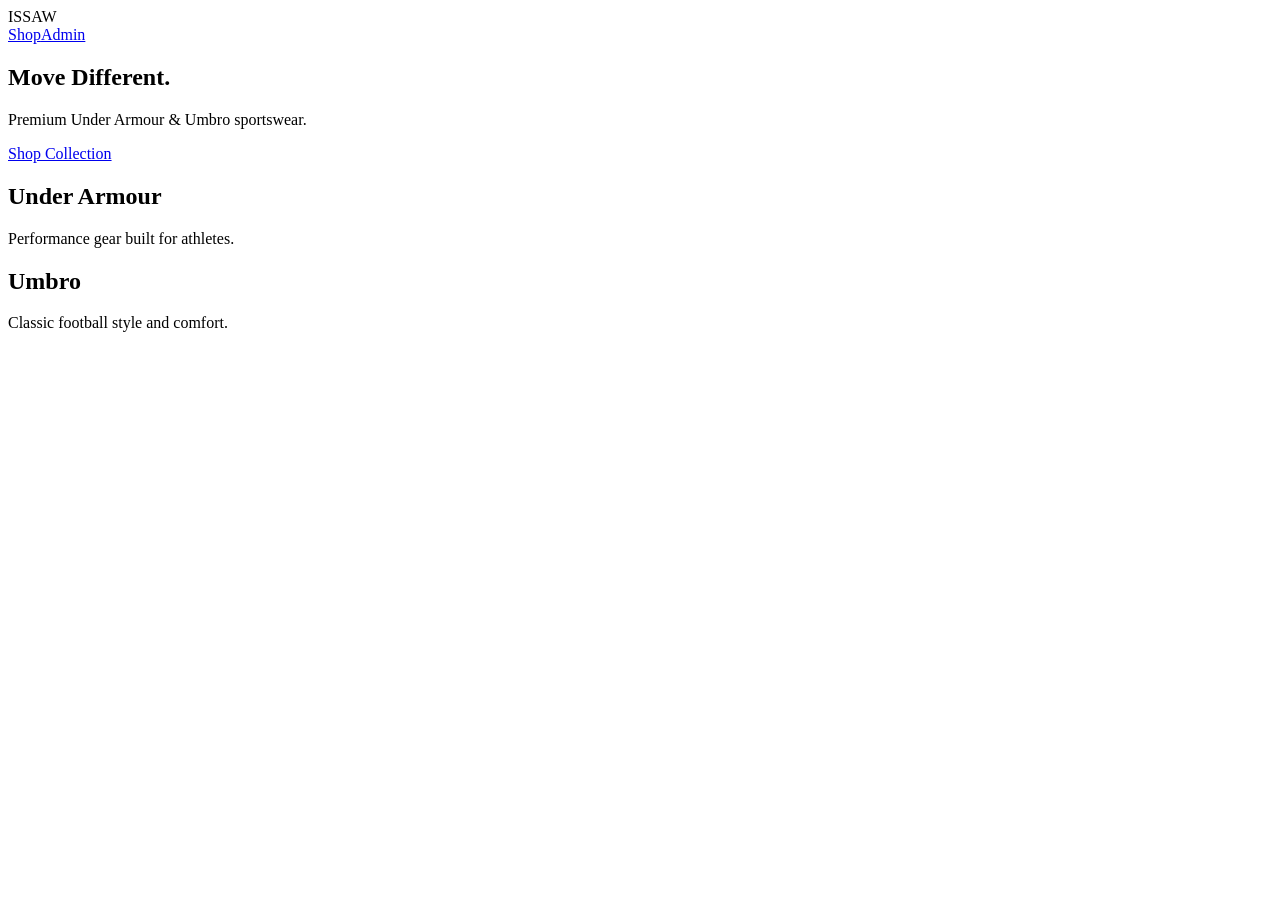
==== index.html @ 20795e65 "Create modern sports store homepage" ====
<!DOCTYPE html>
<html lang="en">
<head>
<meta charset="UTF-8">
<meta name="viewport" content="width=device-width, initial-scale=1.0">
<title>ISSAW | Sportswear</title>
<link rel="stylesheet" href="style.css">
</head>
<body>
<header><div class="logo">ISSAW</div><nav><a href="#shop">Shop</a><a href="admin.html">Admin</a></nav></header>
<section class="hero"><h1>Move Different.</h1><p>Premium Under Armour & Umbro sportswear.</p><a class="btn" href="#shop">Shop Collection</a></section>
<section id="shop" class="products"><div class="card"><h2>Under Armour</h2><p>Performance gear built for athletes.</p></div><div class="card"><h2>Umbro</h2><p>Classic football style and comfort.</p></div></section>
<script src="script.js"></script>
</body>
</html>
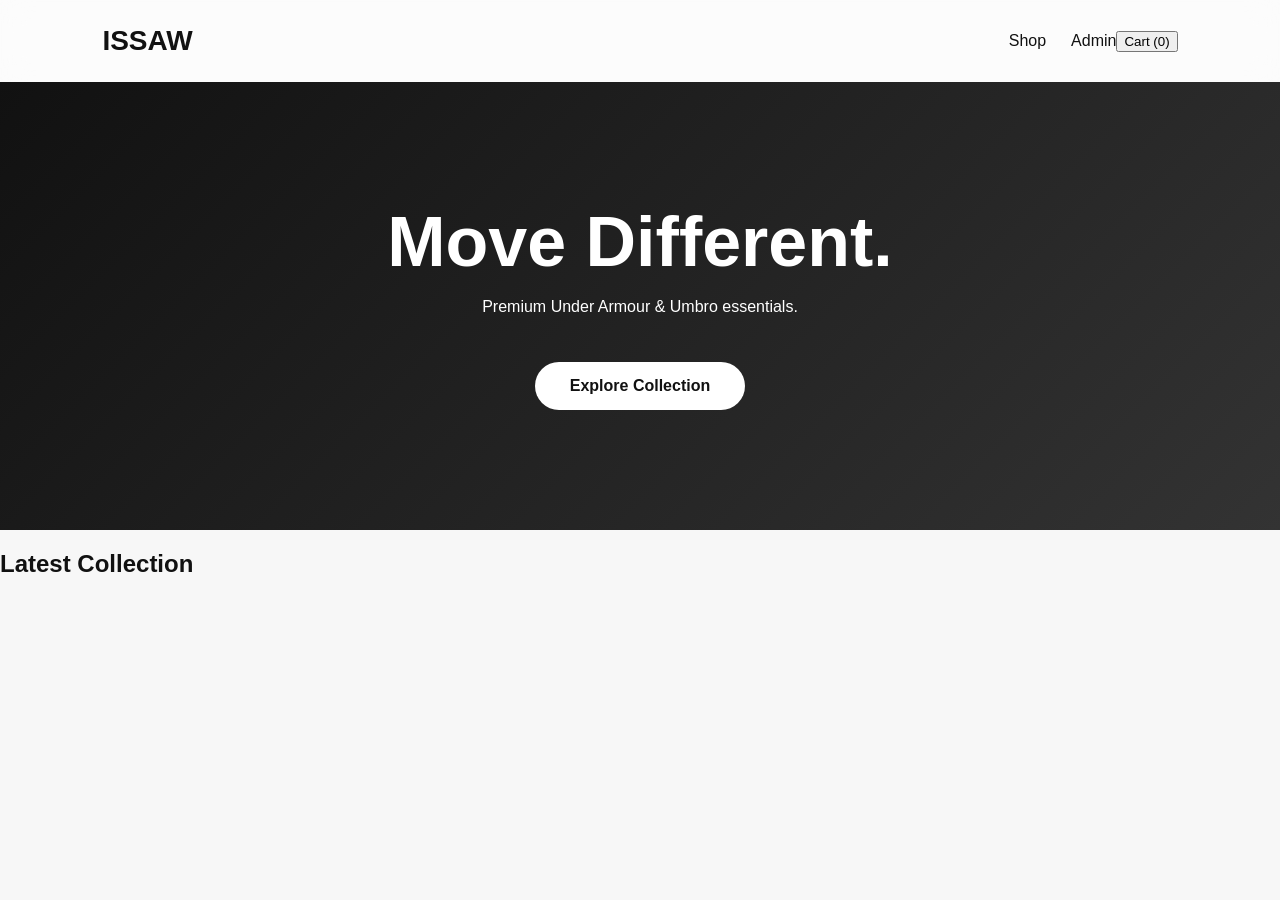
==== commit 3aaff132: "Upgrade ISSAW storefront homepage" ====
--- a/index.html
+++ b/index.html
@@ -3,13 +3,13 @@
 <head>
 <meta charset="UTF-8">
 <meta name="viewport" content="width=device-width, initial-scale=1.0">
-<title>ISSAW | Sportswear</title>
+<title>ISSAW | Premium Sportswear</title>
 <link rel="stylesheet" href="style.css">
 </head>
 <body>
-<header><div class="logo">ISSAW</div><nav><a href="#shop">Shop</a><a href="admin.html">Admin</a></nav></header>
-<section class="hero"><h1>Move Different.</h1><p>Premium Under Armour & Umbro sportswear.</p><a class="btn" href="#shop">Shop Collection</a></section>
-<section id="shop" class="products"><div class="card"><h2>Under Armour</h2><p>Performance gear built for athletes.</p></div><div class="card"><h2>Umbro</h2><p>Classic football style and comfort.</p></div></section>
+<header><div class="logo">ISSAW</div><nav><a href="#shop">Shop</a><a href="admin.html">Admin</a><button id="cart">Cart (0)</button></nav></header>
+<section class="hero"><div><h1>Move Different.</h1><p>Premium Under Armour & Umbro essentials.</p><a class="btn" href="#shop">Explore Collection</a></div></section>
+<section id="shop"><h2 class="title">Latest Collection</h2><div id="products" class="products"></div></section>
 <script src="script.js"></script>
 </body>
 </html>
--- a/style.css
+++ b/style.css
@@ -0,0 +1 @@
+*{box-sizing:border-box}body{margin:0;font-family:Inter,Arial,sans-serif;background:#f7f7f7;color:#111}header{display:flex;justify-content:space-between;align-items:center;padding:25px 8%;position:sticky;top:0;background:#fff9;backdrop-filter:blur(15px)}.logo{font-size:28px;font-weight:900}nav a{margin-left:25px;text-decoration:none;color:#111}.hero{text-align:center;padding:120px 20px;background:linear-gradient(135deg,#111,#333);color:white;animation:fade 1s}.hero h1{font-size:70px;margin:0}.btn{display:inline-block;margin-top:30px;padding:15px 35px;background:white;color:#111;border-radius:50px;text-decoration:none;font-weight:bold}.products{display:flex;gap:25px;padding:70px 8%}.card{background:white;border-radius:25px;padding:40px;flex:1;transition:.3s;box-shadow:0 15px 40px #0001}.card:hover{transform:translateY(-10px)}@keyframes fade{from{opacity:0;transform:translateY(20px)}to{opacity:1}}
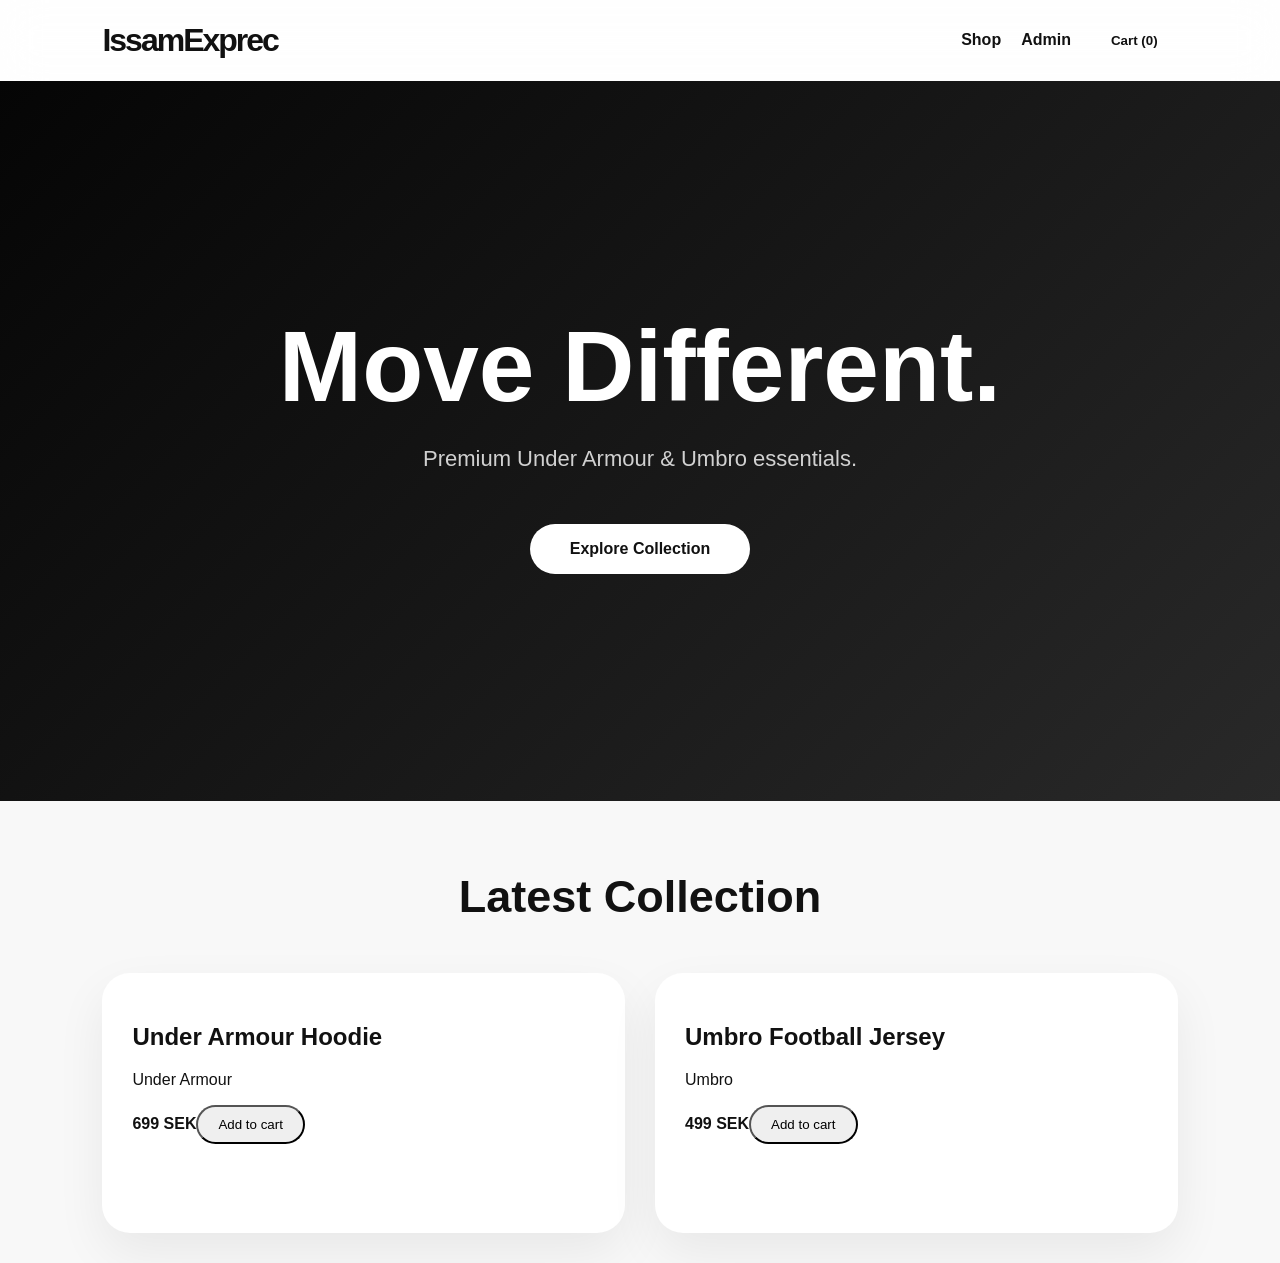
==== commit 8cf5eb4d: "Rename store branding to IssamExprec" ====
--- a/index.html
+++ b/index.html
@@ -3,11 +3,11 @@
 <head>
 <meta charset="UTF-8">
 <meta name="viewport" content="width=device-width, initial-scale=1.0">
-<title>ISSAW | Premium Sportswear</title>
+<title>IssamExprec | Premium Sportswear</title>
 <link rel="stylesheet" href="style.css">
 </head>
 <body>
-<header><div class="logo">ISSAW</div><nav><a href="#shop">Shop</a><a href="admin.html">Admin</a><button id="cart">Cart (0)</button></nav></header>
+<header><div class="logo">IssamExprec</div><nav><a href="#shop">Shop</a><a href="admin.html">Admin</a><button id="cart">Cart (0)</button></nav></header>
 <section class="hero"><div><h1>Move Different.</h1><p>Premium Under Armour & Umbro essentials.</p><a class="btn" href="#shop">Explore Collection</a></div></section>
 <section id="shop"><h2 class="title">Latest Collection</h2><div id="products" class="products"></div></section>
 <script src="script.js"></script>
--- a/style.css
+++ b/style.css
@@ -1 +1 @@
-*{box-sizing:border-box}body{margin:0;font-family:Inter,Arial,sans-serif;background:#f7f7f7;color:#111}header{display:flex;justify-content:space-between;align-items:center;padding:25px 8%;position:sticky;top:0;background:#fff9;backdrop-filter:blur(15px)}.logo{font-size:28px;font-weight:900}nav a{margin-left:25px;text-decoration:none;color:#111}.hero{text-align:center;padding:120px 20px;background:linear-gradient(135deg,#111,#333);color:white;animation:fade 1s}.hero h1{font-size:70px;margin:0}.btn{display:inline-block;margin-top:30px;padding:15px 35px;background:white;color:#111;border-radius:50px;text-decoration:none;font-weight:bold}.products{display:flex;gap:25px;padding:70px 8%}.card{background:white;border-radius:25px;padding:40px;flex:1;transition:.3s;box-shadow:0 15px 40px #0001}.card:hover{transform:translateY(-10px)}@keyframes fade{from{opacity:0;transform:translateY(20px)}to{opacity:1}}+*{box-sizing:border-box}body{margin:0;font-family:Inter,Arial,sans-serif;background:#f8f8f8;color:#111}header{display:flex;justify-content:space-between;align-items:center;padding:22px 8%;position:sticky;top:0;background:#ffffffdd;backdrop-filter:blur(20px);z-index:5}.logo{font-size:32px;font-weight:900;letter-spacing:-2px}nav a,nav button{margin-left:20px;border:0;background:none;text-decoration:none;color:#111;font-weight:700;cursor:pointer}.hero{min-height:80vh;display:flex;align-items:center;justify-content:center;text-align:center;color:white;background:linear-gradient(135deg,#050505,#292929);overflow:hidden}.hero h1{font-size:clamp(50px,8vw,100px);margin:0;animation:up .8s}.hero p{font-size:22px;opacity:.8}.btn{display:inline-block;margin-top:30px;padding:16px 40px;border-radius:40px;background:white;color:#111;text-decoration:none;font-weight:800;transition:.3s}.btn:hover{transform:scale(1.05)}.title{text-align:center;font-size:45px;margin:70px 0 20px}.products{display:grid;grid-template-columns:repeat(auto-fit,minmax(250px,1fr));gap:30px;padding:30px 8%}.card{background:white;border-radius:28px;padding:30px;min-height:260px;box-shadow:0 20px 50px #0001;transition:.4s;animation:up .7s}.card:hover{transform:translateY(-12px) scale(1.02)}button{padding:10px 20px;border-radius:20px}@keyframes up{from{opacity:0;transform:translateY(40px)}to{opacity:1;transform:none}}input{display:block;width:100%;padding:14px;margin:12px 0;border-radius:12px;border:1px solid #ddd}
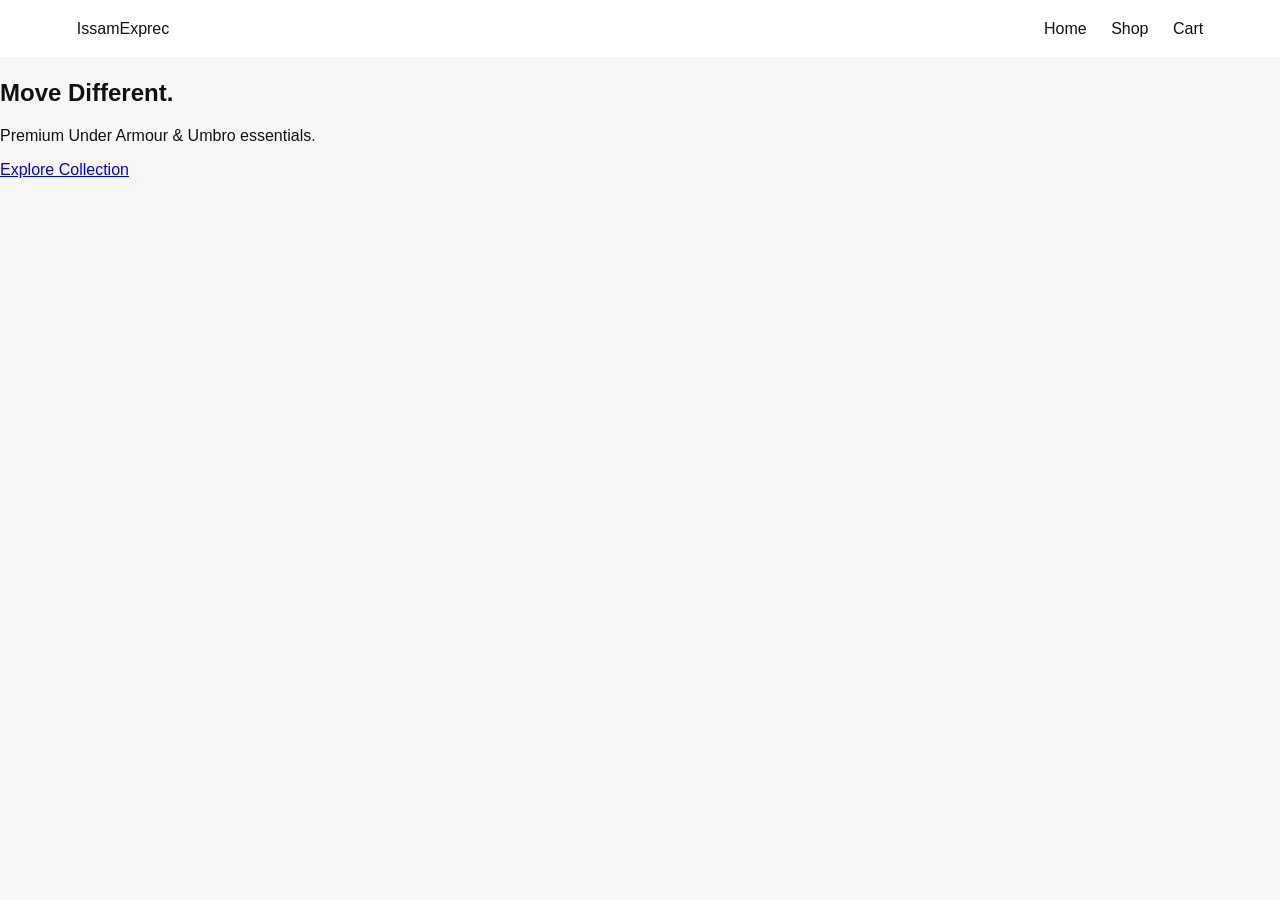
==== commit b89278c9: "Connect homepage to separated store pages" ====
--- a/index.html
+++ b/index.html
@@ -4,12 +4,26 @@
 <meta charset="UTF-8">
 <meta name="viewport" content="width=device-width, initial-scale=1.0">
 <title>IssamExprec | Premium Sportswear</title>
-<link rel="stylesheet" href="style.css">
+<link rel="stylesheet" href="assets/css/style.css">
 </head>
 <body>
-<header><div class="logo">IssamExprec</div><nav><a href="#shop">Shop</a><a href="admin.html">Admin</a><button id="cart">Cart (0)</button></nav></header>
-<section class="hero"><div><h1>Move Different.</h1><p>Premium Under Armour & Umbro essentials.</p><a class="btn" href="#shop">Explore Collection</a></div></section>
-<section id="shop"><h2 class="title">Latest Collection</h2><div id="products" class="products"></div></section>
-<script src="script.js"></script>
+<header class="navbar">
+  <div class="logo">IssamExprec</div>
+  <nav>
+    <a href="index.html">Home</a>
+    <a href="shop.html">Shop</a>
+    <a href="cart.html">Cart</a>
+  </nav>
+</header>
+
+<section class="hero">
+  <div>
+    <h1>Move Different.</h1>
+    <p>Premium Under Armour & Umbro essentials.</p>
+    <a class="btn" href="shop.html">Explore Collection</a>
+  </div>
+</section>
+
+<script src="assets/js/supabase-client.js"></script>
 </body>
 </html>
--- a/assets/css/style.css
+++ b/assets/css/style.css
@@ -0,0 +1,52 @@
+/* IssamExprec shared styles */
+:root {
+  --black: #111;
+  --light: #f7f7f5;
+  --accent: #222;
+}
+
+* { box-sizing: border-box; }
+
+body {
+  margin: 0;
+  font-family: Inter, Arial, sans-serif;
+  background: var(--light);
+  color: var(--black);
+}
+
+.navbar {
+  display: flex;
+  justify-content: space-between;
+  align-items: center;
+  padding: 20px 6%;
+  background: white;
+  border-bottom: 1px solid #eee;
+}
+
+.navbar a {
+  color: inherit;
+  text-decoration: none;
+  margin-left: 20px;
+}
+
+.card {
+  background: white;
+  border-radius: 18px;
+  padding: 24px;
+  box-shadow: 0 10px 30px rgba(0,0,0,.06);
+}
+
+.grid {
+  display: grid;
+  grid-template-columns: repeat(auto-fit,minmax(240px,1fr));
+  gap: 20px;
+}
+
+.fade {
+  animation: fade .35s ease;
+}
+
+@keyframes fade {
+  from { opacity: 0; transform: translateY(10px); }
+  to { opacity: 1; transform: translateY(0); }
+}
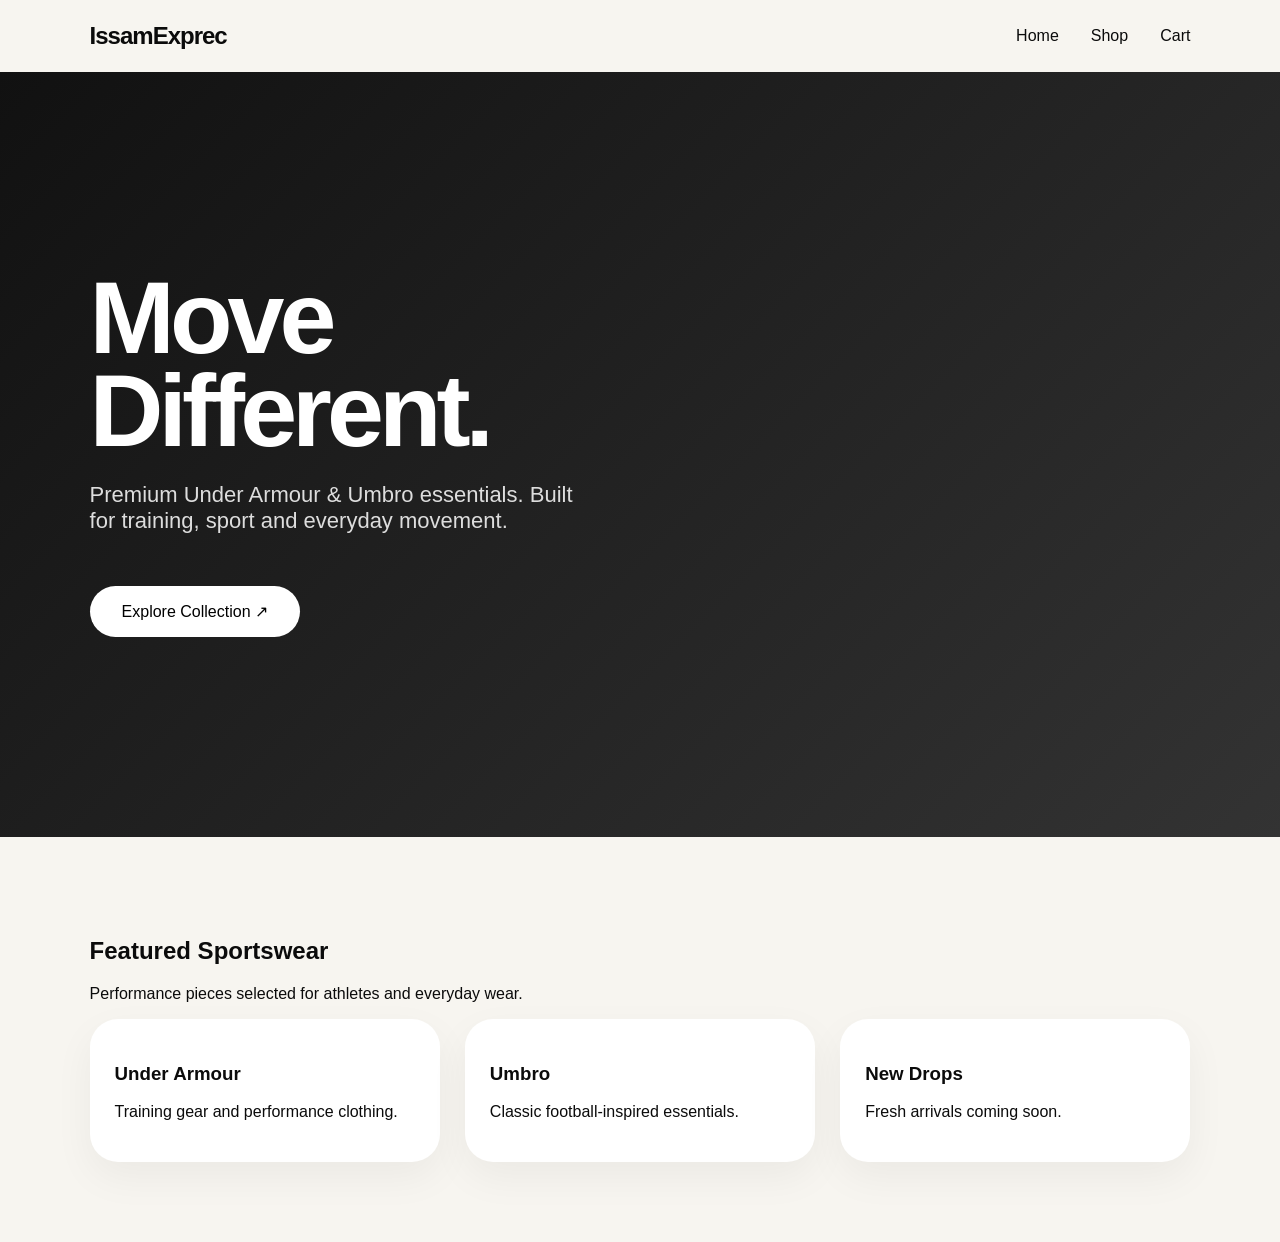
==== commit 04cb3908: "Upgrade IssamExprec homepage layout" ====
--- a/index.html
+++ b/index.html
@@ -2,26 +2,36 @@
 <html lang="en">
 <head>
 <meta charset="UTF-8">
-<meta name="viewport" content="width=device-width, initial-scale=1.0">
+<meta name="viewport" content="width=device-width,initial-scale=1.0">
 <title>IssamExprec | Premium Sportswear</title>
 <link rel="stylesheet" href="assets/css/style.css">
 </head>
 <body>
 <header class="navbar">
-  <div class="logo">IssamExprec</div>
-  <nav>
-    <a href="index.html">Home</a>
-    <a href="shop.html">Shop</a>
-    <a href="cart.html">Cart</a>
-  </nav>
+<div class="logo">IssamExprec</div>
+<nav>
+<a href="index.html">Home</a>
+<a href="shop.html">Shop</a>
+<a href="cart.html">Cart</a>
+</nav>
 </header>
 
-<section class="hero">
-  <div>
-    <h1>Move Different.</h1>
-    <p>Premium Under Armour & Umbro essentials.</p>
-    <a class="btn" href="shop.html">Explore Collection</a>
-  </div>
+<main class="hero fade">
+<div>
+<h1>Move<br>Different.</h1>
+<p>Premium Under Armour & Umbro essentials. Built for training, sport and everyday movement.</p>
+<a class="btn" href="shop.html">Explore Collection ↗</a>
+</div>
+</main>
+
+<section class="section">
+<h2>Featured Sportswear</h2>
+<p>Performance pieces selected for athletes and everyday wear.</p>
+<div class="grid">
+<div class="card"><h3>Under Armour</h3><p>Training gear and performance clothing.</p></div>
+<div class="card"><h3>Umbro</h3><p>Classic football-inspired essentials.</p></div>
+<div class="card"><h3>New Drops</h3><p>Fresh arrivals coming soon.</p></div>
+</div>
 </section>
 
 <script src="assets/js/supabase-client.js"></script>
--- a/assets/css/style.css
+++ b/assets/css/style.css
@@ -1,52 +1,81 @@
-/* IssamExprec shared styles */
+/* IssamExprec premium storefront design */
 :root {
-  --black: #111;
-  --light: #f7f7f5;
-  --accent: #222;
+  --black:#0b0b0b;
+  --cream:#f7f5f0;
+  --white:#ffffff;
+  --gray:#666;
 }
 
-* { box-sizing: border-box; }
+*{box-sizing:border-box}
+body{
+ margin:0;
+ font-family:Inter,Arial,sans-serif;
+ background:var(--cream);
+ color:var(--black);
+}
+a{text-decoration:none;color:inherit}
 
-body {
-  margin: 0;
-  font-family: Inter, Arial, sans-serif;
-  background: var(--light);
-  color: var(--black);
+.navbar{
+ position:sticky;
+ top:0;
+ z-index:10;
+ display:flex;
+ justify-content:space-between;
+ align-items:center;
+ padding:22px 7%;
+ background:rgba(247,245,240,.85);
+ backdrop-filter:blur(15px);
 }
+.logo{font-size:24px;font-weight:800;letter-spacing:-1px}
+.navbar nav{display:flex;gap:32px}
+.navbar a:hover{opacity:.6}
 
-.navbar {
-  display: flex;
-  justify-content: space-between;
-  align-items: center;
-  padding: 20px 6%;
-  background: white;
-  border-bottom: 1px solid #eee;
+.hero{
+ min-height:85vh;
+ padding:8% 7%;
+ display:flex;
+ align-items:center;
+ background:linear-gradient(135deg,#111,#333);
+ color:white;
+ overflow:hidden;
 }
+.hero h1{
+ font-size:clamp(55px,8vw,110px);
+ line-height:.9;
+ margin:0 0 25px;
+ letter-spacing:-5px;
+}
+.hero p{font-size:22px;color:#ddd;max-width:500px}
+.btn{
+ display:inline-block;
+ margin-top:30px;
+ background:white;
+ color:black;
+ padding:16px 32px;
+ border-radius:999px;
+ transition:.3s;
+}
+.btn:hover{transform:translateY(-4px)}
 
-.navbar a {
-  color: inherit;
-  text-decoration: none;
-  margin-left: 20px;
+.section{
+ padding:80px 7%;
 }
+.grid{
+ display:grid;
+ grid-template-columns:repeat(auto-fit,minmax(260px,1fr));
+ gap:25px;
+}
+.card{
+ background:white;
+ border-radius:28px;
+ padding:25px;
+ transition:.3s;
+ box-shadow:0 15px 40px rgba(0,0,0,.05);
+}
+.card:hover{transform:translateY(-8px)}
 
-.card {
-  background: white;
-  border-radius: 18px;
-  padding: 24px;
-  box-shadow: 0 10px 30px rgba(0,0,0,.06);
+.fade{animation:fade .5s ease}
+@keyframes fade{
+ from{opacity:0;transform:translateY(20px)}
+ to{opacity:1;transform:none}
 }
-
-.grid {
-  display: grid;
-  grid-template-columns: repeat(auto-fit,minmax(240px,1fr));
-  gap: 20px;
-}
-
-.fade {
-  animation: fade .35s ease;
-}
-
-@keyframes fade {
-  from { opacity: 0; transform: translateY(10px); }
-  to { opacity: 1; transform: translateY(0); }
-}
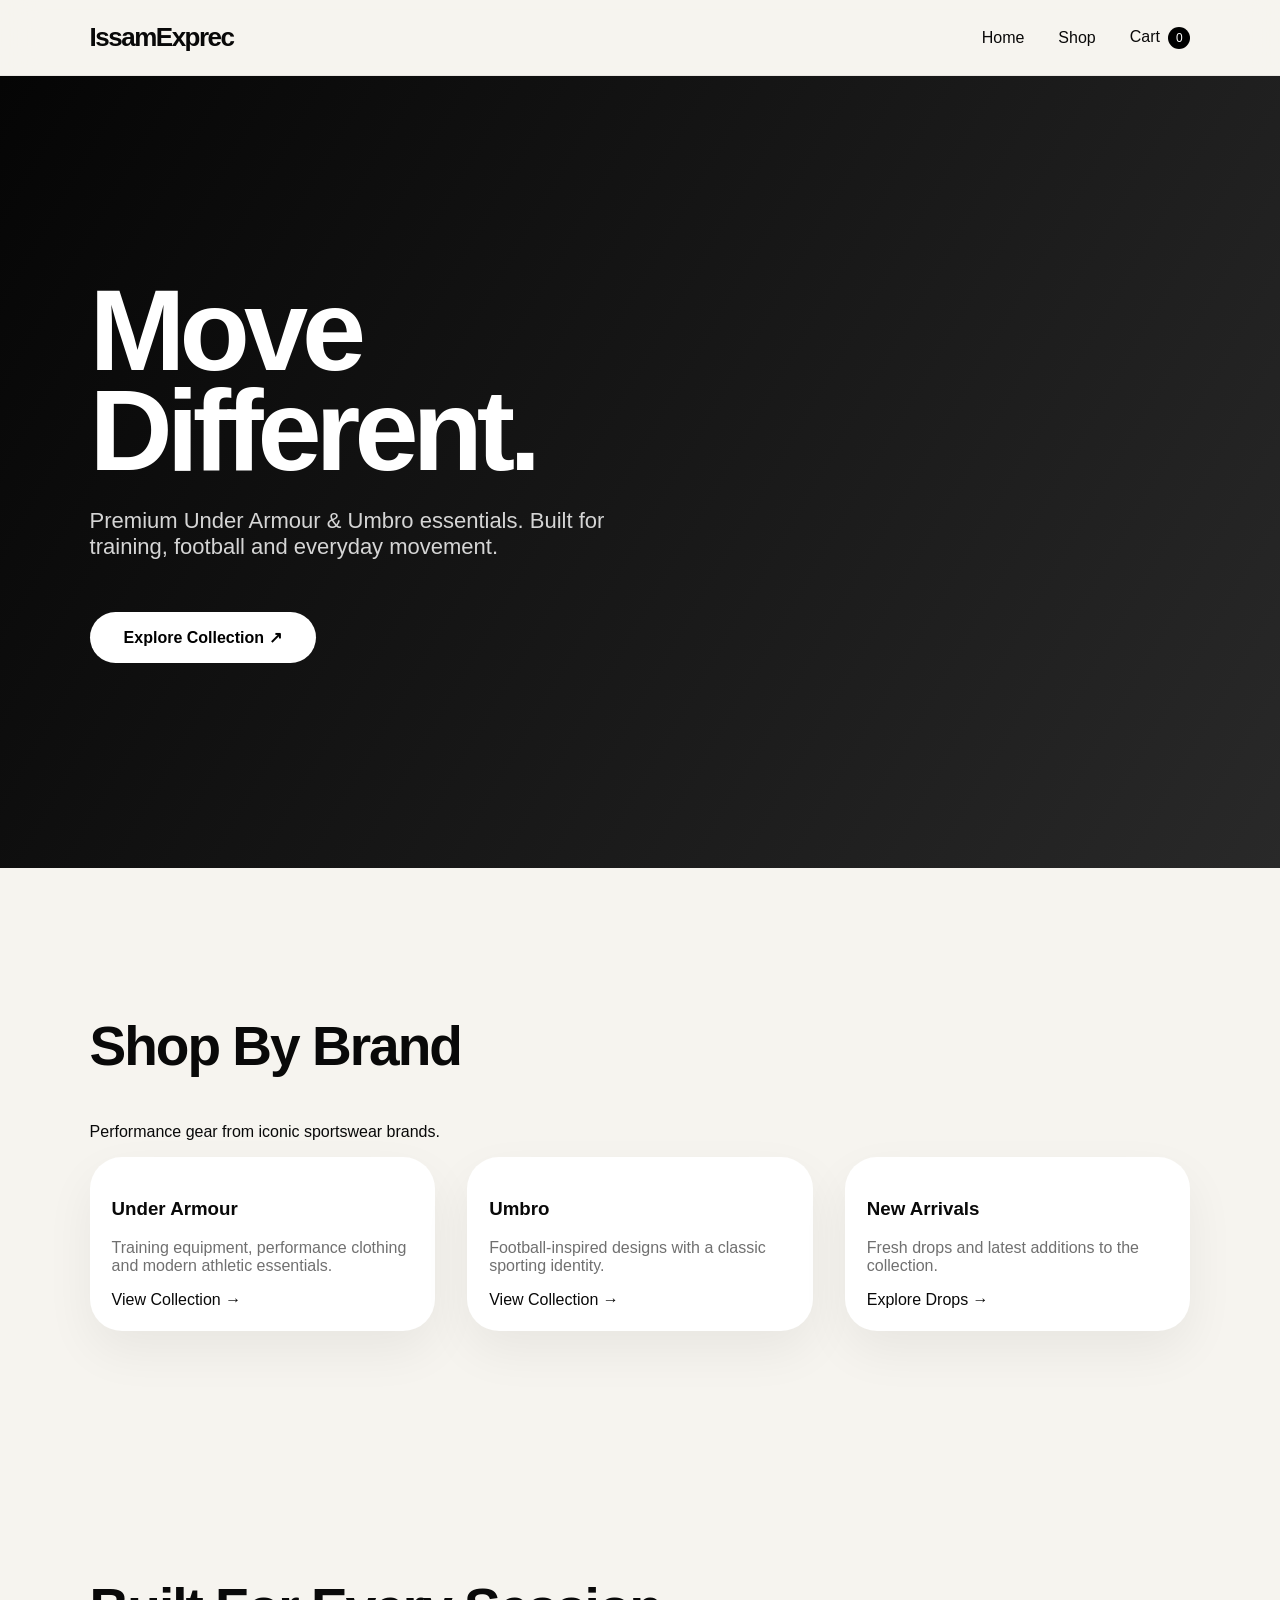
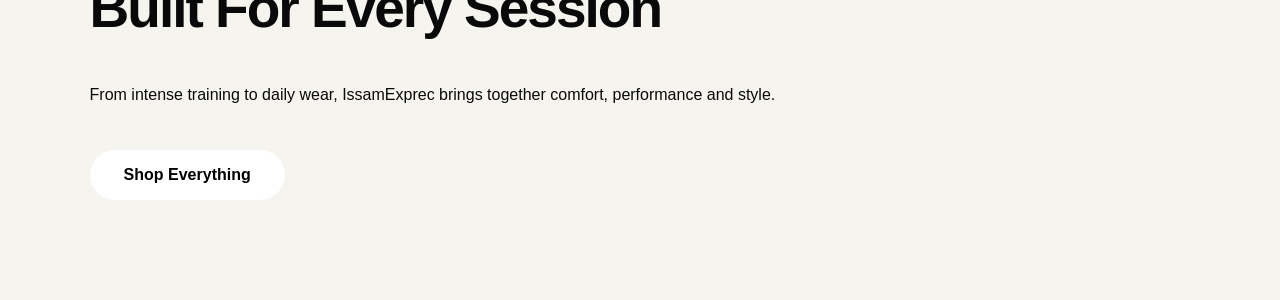
==== commit 6ea0e125: "Add premium sportswear homepage collections" ====
--- a/index.html
+++ b/index.html
@@ -12,28 +12,48 @@
 <nav>
 <a href="index.html">Home</a>
 <a href="shop.html">Shop</a>
-<a href="cart.html">Cart</a>
+<a href="cart.html">Cart <span class="cart-count">0</span></a>
 </nav>
 </header>
 
 <main class="hero fade">
 <div>
 <h1>Move<br>Different.</h1>
-<p>Premium Under Armour & Umbro essentials. Built for training, sport and everyday movement.</p>
+<p>Premium Under Armour & Umbro essentials. Built for training, football and everyday movement.</p>
 <a class="btn" href="shop.html">Explore Collection ↗</a>
 </div>
 </main>
 
 <section class="section">
-<h2>Featured Sportswear</h2>
-<p>Performance pieces selected for athletes and everyday wear.</p>
+<h2>Shop By Brand</h2>
+<p>Performance gear from iconic sportswear brands.</p>
 <div class="grid">
-<div class="card"><h3>Under Armour</h3><p>Training gear and performance clothing.</p></div>
-<div class="card"><h3>Umbro</h3><p>Classic football-inspired essentials.</p></div>
-<div class="card"><h3>New Drops</h3><p>Fresh arrivals coming soon.</p></div>
+<a class="card brand-card fade" href="shop.html?brand=Under%20Armour">
+<h3>Under Armour</h3>
+<p>Training equipment, performance clothing and modern athletic essentials.</p>
+<span>View Collection →</span>
+</a>
+
+<a class="card brand-card fade" href="shop.html?brand=Umbro">
+<h3>Umbro</h3>
+<p>Football-inspired designs with a classic sporting identity.</p>
+<span>View Collection →</span>
+</a>
+
+<a class="card brand-card fade" href="shop.html">
+<h3>New Arrivals</h3>
+<p>Fresh drops and latest additions to the collection.</p>
+<span>Explore Drops →</span>
+</a>
 </div>
 </section>
 
-<script src="assets/js/supabase-client.js"></script>
+<section class="section feature-banner">
+<h2>Built For Every Session</h2>
+<p>From intense training to daily wear, IssamExprec brings together comfort, performance and style.</p>
+<a class="btn" href="shop.html">Shop Everything</a>
+</section>
+
+<script src="assets/js/store.js"></script>
 </body>
 </html>
--- a/assets/css/style.css
+++ b/assets/css/style.css
@@ -1,12 +1,14 @@
-/* IssamExprec premium storefront design */
+/* IssamExprec premium sportswear design */
 :root {
-  --black:#0b0b0b;
-  --cream:#f7f5f0;
+  --black:#090909;
+  --cream:#f6f4ef;
   --white:#ffffff;
-  --gray:#666;
+  --gray:#707070;
+  --soft:#e9e5dc;
 }
 
 *{box-sizing:border-box}
+html{scroll-behavior:smooth}
 body{
  margin:0;
  font-family:Inter,Arial,sans-serif;
@@ -14,68 +16,132 @@
  color:var(--black);
 }
 a{text-decoration:none;color:inherit}
+img{max-width:100%;display:block}
 
 .navbar{
  position:sticky;
  top:0;
- z-index:10;
+ z-index:50;
  display:flex;
  justify-content:space-between;
  align-items:center;
  padding:22px 7%;
- background:rgba(247,245,240,.85);
- backdrop-filter:blur(15px);
+ background:rgba(246,244,239,.78);
+ backdrop-filter:blur(18px);
+ border-bottom:1px solid rgba(0,0,0,.05);
 }
-.logo{font-size:24px;font-weight:800;letter-spacing:-1px}
-.navbar nav{display:flex;gap:32px}
-.navbar a:hover{opacity:.6}
+.logo{font-size:26px;font-weight:900;letter-spacing:-1.5px}
+.navbar nav{display:flex;gap:34px;align-items:center}
+.navbar a{transition:.25s ease}
+.navbar a:hover{opacity:.55}
+
+.cart-count{
+ display:inline-flex;
+ align-items:center;
+ justify-content:center;
+ min-width:22px;
+ height:22px;
+ padding:0 7px;
+ border-radius:999px;
+ background:#000;
+ color:#fff;
+ font-size:12px;
+ margin-left:4px;
+}
 
 .hero{
- min-height:85vh;
+ min-height:88vh;
  padding:8% 7%;
  display:flex;
  align-items:center;
- background:linear-gradient(135deg,#111,#333);
+ background:linear-gradient(120deg,#050505,#292929);
  color:white;
  overflow:hidden;
 }
 .hero h1{
- font-size:clamp(55px,8vw,110px);
- line-height:.9;
- margin:0 0 25px;
- letter-spacing:-5px;
+ font-size:clamp(55px,9vw,120px);
+ line-height:.86;
+ margin:0 0 28px;
+ letter-spacing:-6px;
+ animation:heroIn .8s ease;
 }
-.hero p{font-size:22px;color:#ddd;max-width:500px}
+.hero p{font-size:22px;color:#d5d5d5;max-width:520px}
+
 .btn{
- display:inline-block;
+ display:inline-flex;
+ align-items:center;
+ justify-content:center;
  margin-top:30px;
  background:white;
  color:black;
- padding:16px 32px;
+ padding:16px 34px;
  border-radius:999px;
- transition:.3s;
+ transition:.35s ease;
+ border:none;
+ cursor:pointer;
+ font-weight:700;
 }
-.btn:hover{transform:translateY(-4px)}
+.btn:hover{transform:translateY(-5px) scale(1.02)}
 
-.section{
- padding:80px 7%;
-}
+.section{padding:100px 7%}
+.section h2{font-size:clamp(32px,5vw,55px);letter-spacing:-2px}
+
 .grid{
  display:grid;
  grid-template-columns:repeat(auto-fit,minmax(260px,1fr));
- gap:25px;
+ gap:32px;
 }
+
 .card{
  background:white;
- border-radius:28px;
- padding:25px;
- transition:.3s;
- box-shadow:0 15px 40px rgba(0,0,0,.05);
+ border-radius:32px;
+ padding:22px;
+ overflow:hidden;
+ transition:.4s cubic-bezier(.2,.8,.2,1);
+ box-shadow:0 20px 50px rgba(0,0,0,.06);
+ animation:cardIn .5s ease;
 }
-.card:hover{transform:translateY(-8px)}
+.card img{
+ width:100%;
+ aspect-ratio:1/1;
+ object-fit:cover;
+ border-radius:24px;
+ transition:.5s ease;
+}
+.card:hover{
+ transform:translateY(-12px);
+ box-shadow:0 30px 70px rgba(0,0,0,.12);
+}
+.card:hover img{transform:scale(1.04)}
+.card h2{font-size:24px;letter-spacing:-.5px}
+.card p{color:var(--gray)}
 
-.fade{animation:fade .5s ease}
-@keyframes fade{
- from{opacity:0;transform:translateY(20px)}
- to{opacity:1;transform:none}
+.product{
+ cursor:pointer;
 }
+
+.cart-toast{
+ position:fixed;
+ right:30px;
+ bottom:30px;
+ background:#111;
+ color:white;
+ padding:16px 26px;
+ border-radius:999px;
+ animation:toast .35s cubic-bezier(.2,.8,.2,1);
+ z-index:100;
+ box-shadow:0 15px 40px rgba(0,0,0,.2);
+}
+
+@keyframes heroIn{from{opacity:0;transform:translateY(30px)}to{opacity:1;transform:none}}
+@keyframes cardIn{from{opacity:0;transform:translateY(20px)}to{opacity:1;transform:none}}
+@keyframes toast{from{opacity:0;transform:translateY(25px)}to{opacity:1;transform:none}}
+
+@media(max-width:700px){
+ .navbar{padding:18px 5%}
+ .navbar nav{gap:15px;font-size:14px}
+ .section{padding:70px 5%}
+ .hero{padding:18% 5%}
+ .hero h1{letter-spacing:-3px}
+ .grid{gap:20px}
+}
